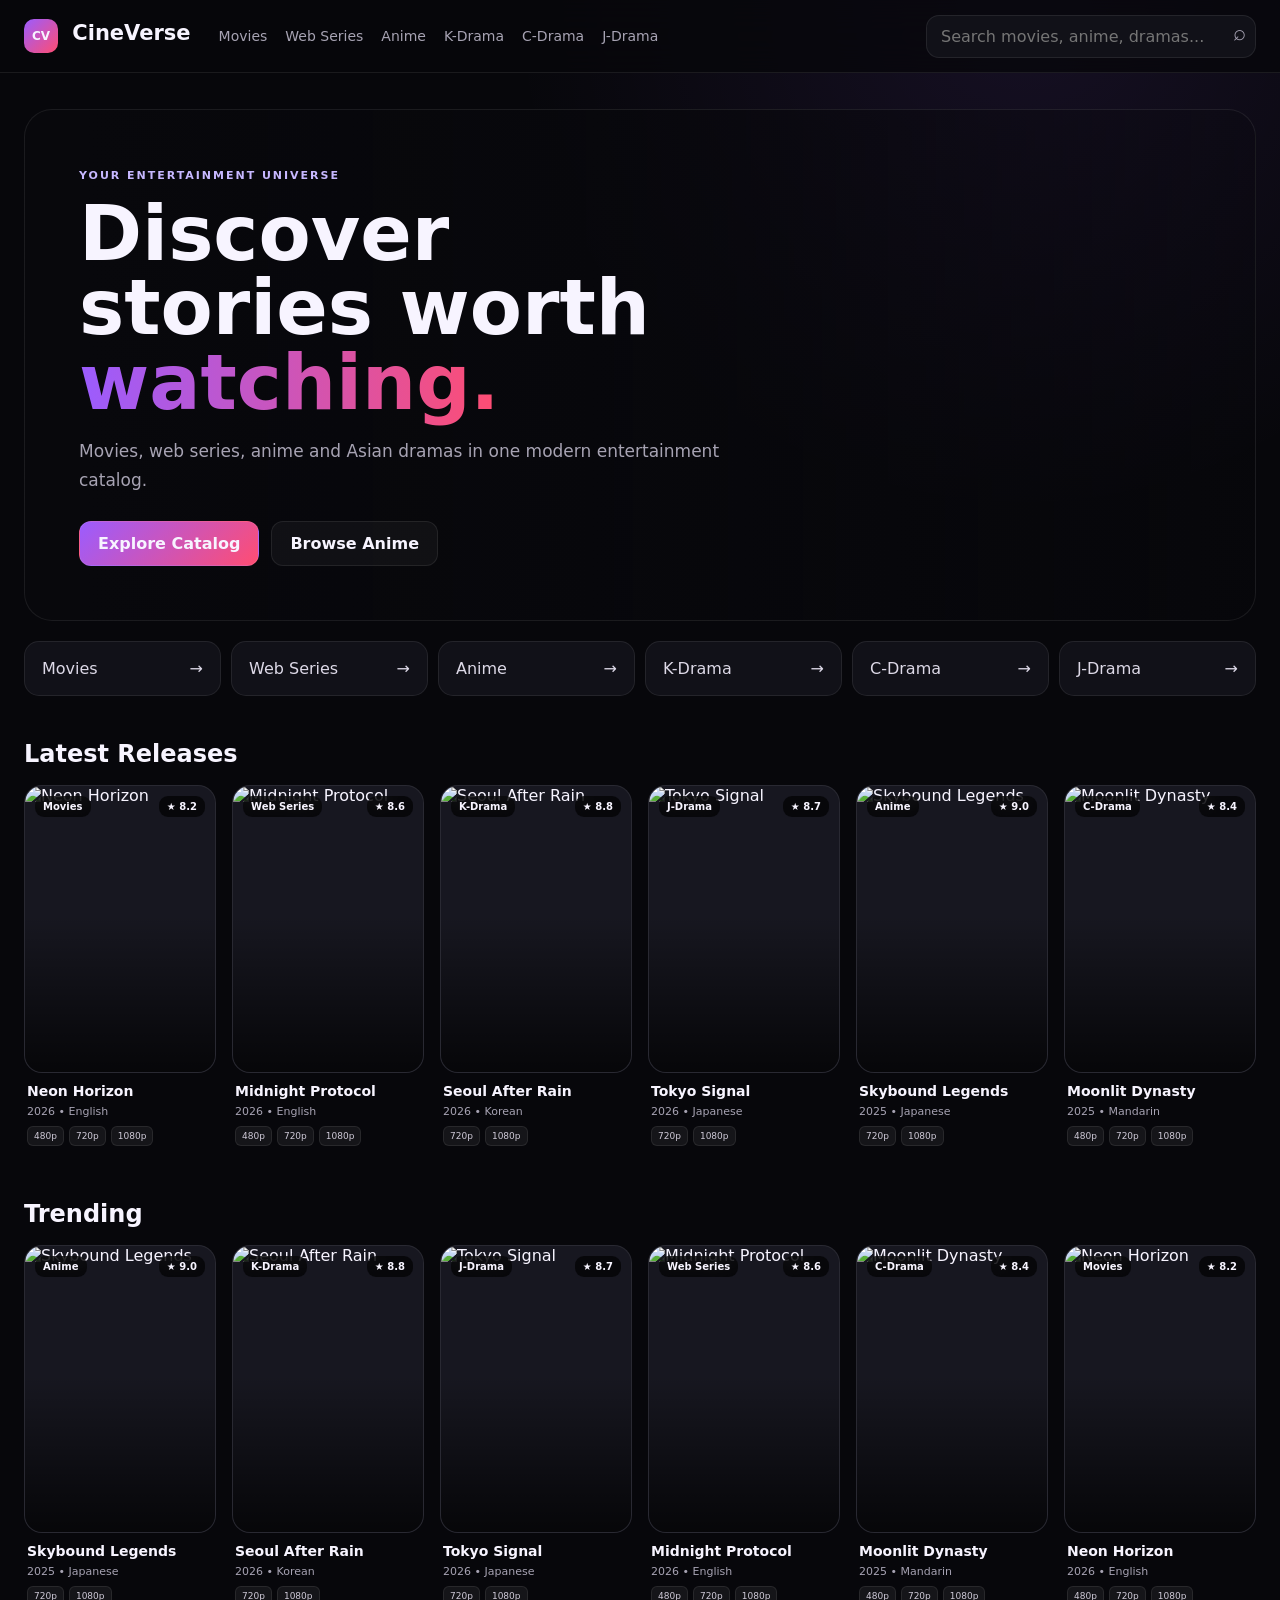
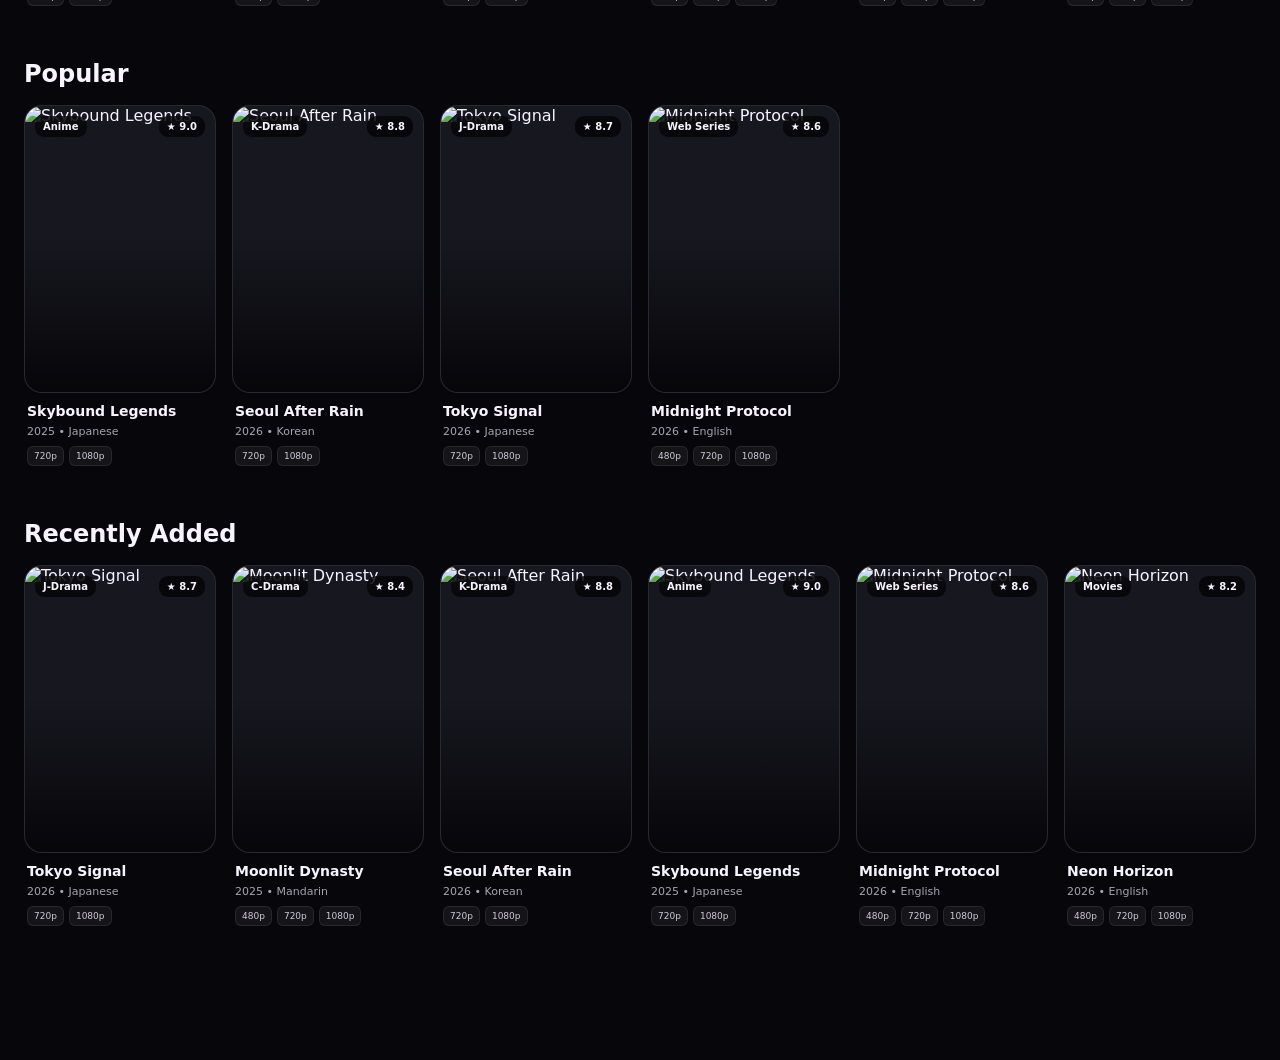
==== index.html @ 7304aef8 "Add initial HTML structure for CineVerse" ====
<!DOCTYPE html>
<html lang="en">
<head>
  <meta charset="UTF-8">
  <meta name="viewport" content="width=device-width, initial-scale=1.0">

  <meta name="description"
        content="CineVerse entertainment catalog">

  <title>CineVerse | Entertainment</title>

  <link rel="stylesheet" href="css/style.css">
</head>

<body data-page="home">

  <div id="app"></div>

  <script src="js/content-data.js"></script>
  <script src="js/app.js"></script>

</body>
</html>
---- css/style.css ----
:root {

  --bg: #07070b;

  --panel: #111118;

  --panel2: #171720;

  --text: #f7f4ff;

  --muted: #a7a3b3;

  --accent: #9b5cff;

  --accent2: #ff4d72;

  --line: rgba(255,255,255,.08);

  --radius: 18px;

}


* {

  box-sizing: border-box;

}


html {

  scroll-behavior: smooth;

}


body {

  margin: 0;

  background:

    radial-gradient(
      circle at 80% 0%,
      rgba(155,92,255,.10),
      transparent 32rem
    ),

    var(--bg);

  color: var(--text);

  font-family:
    Inter,
    system-ui,
    -apple-system,
    BlinkMacSystemFont,
    "Segoe UI",
    sans-serif;

}


a {

  color: inherit;

  text-decoration: none;

}


button,
input,
select {

  font: inherit;

}


/* =========================
   HEADER
========================= */

.header {

  position: sticky;

  top: 0;

  z-index: 20;

  background:
    rgba(7,7,11,.78);

  backdrop-filter:
    blur(18px);

  border-bottom:
    1px solid var(--line);

}


.nav {

  max-width: 1280px;

  margin: auto;

  min-height: 72px;

  padding: 0 24px;

  display: flex;

  align-items: center;

  gap: 28px;

}


/* =========================
   LOGO
========================= */

.logo {

  font-weight: 900;

  font-size: 21px;

  white-space: nowrap;

}


.logo span {

  display: inline-grid;

  place-items: center;

  width: 34px;

  height: 34px;

  margin-right: 7px;

  border-radius: 10px;

  background:
    linear-gradient(
      135deg,
      var(--accent),
      var(--accent2)
    );

  font-size: 12px;

}


/* =========================
   NAVIGATION
========================= */

.nav nav {

  display: flex;

  gap: 18px;

  flex: 1;

  overflow: auto;

}


.nav nav a {

  color: var(--muted);

  font-size: 14px;

  white-space: nowrap;

  transition: .2s;

}


.nav nav a:hover {

  color: var(--text);

}


/* =========================
   SEARCH
========================= */

.search {

  position: relative;

  display: flex;

  width:
    min(330px, 35vw);

}


.search input {

  width: 100%;

  background:
    var(--panel);

  border:
    1px solid var(--line);

  border-radius: 13px;

  padding:
    11px
    42px
    11px
    14px;

  color: var(--text);

  outline: none;

}


.search input:focus {

  border-color:
    rgba(155,92,255,.65);

}


.search button {

  position: absolute;

  right: 4px;

  top: 4px;

  border: 0;

  background: transparent;

  color: var(--muted);

  font-size: 22px;

  cursor: pointer;

}


/* =========================
   SEARCH SUGGESTIONS
========================= */

#searchSuggest {

  position: absolute;

  top: 52px;

  left: 0;

  right: 0;

  background: #111118;

  border:
    1px solid var(--line);

  border-radius: 14px;

  overflow: hidden;

  box-shadow:
    0 20px 50px #000;

  display: none;

}


#searchSuggest.show {

  display: block;

}


#searchSuggest a {

  display: flex;

  gap: 10px;

  padding: 8px;

  border-bottom:
    1px solid var(--line);

}


#searchSuggest img {

  width: 35px;

  height: 50px;

  object-fit: cover;

  border-radius: 6px;

}


#searchSuggest span {

  font-size: 12px;

  padding-top: 4px;

}


#searchSuggest small {

  display: block;

  color: var(--muted);

  margin-top: 4px;

}


.no-suggest {

  padding: 14px;

  color: var(--muted);

  font-size: 12px;

}


/* =========================
   MAIN
========================= */

.container {

  max-width: 1280px;

  margin: auto;

  padding:
    36px
    24px
    80px;

}


/* =========================
   HERO
========================= */

.hero {

  min-height: 500px;

  border:
    1px solid var(--line);

  border-radius: 28px;

  overflow: hidden;

  display: flex;

  align-items: flex-end;

  padding: 54px;

  background:

    linear-gradient(
      90deg,
      #08080c 5%,
      rgba(8,8,12,.76) 45%,
      rgba(8,8,12,.2)
    ),

    url(
      "https://placehold.co/1600x700/100d18/ece7ff?text=CineVerse"
    )

    center / cover;

}


.hero-content {

  max-width: 680px;

}


.eyebrow {

  font-size: 11px;

  letter-spacing: .18em;

  color: #c7b8ff;

  font-weight: 800;

}


.hero h1 {

  font-size:
    clamp(
      40px,
      6vw,
      76px
    );

  line-height: .98;

  margin: 14px 0;

}


.hero h1 em {

  font-style: normal;

  background:
    linear-gradient(
      90deg,
      var(--accent),
      var(--accent2)
    );

  -webkit-background-clip: text;

  color: transparent;

}


.hero p {

  color: var(--muted);

  font-size: 17px;

  line-height: 1.7;

  max-width: 650px;

}


.hero-actions {

  display: flex;

  gap: 12px;

  margin-top: 26px;

}


/* =========================
   BUTTONS
========================= */

.btn {

  padding:
    12px
    18px;

  border-radius: 12px;

  border:
    1px solid var(--line);

  font-weight: 800;

}


.btn.primary {

  background:
    linear-gradient(
      135deg,
      var(--accent),
      var(--accent2)
    );

}


.btn.ghost {

  background:
    rgba(255,255,255,.04);

}


/* =========================
   CATEGORY STRIP
========================= */

.category-strip {

  display: grid;

  grid-template-columns:
    repeat(6,1fr);

  gap: 10px;

  margin:
    20px 0
    44px;

}


.category-strip a {

  background:
    var(--panel);

  border:
    1px solid var(--line);

  border-radius: 15px;

  padding: 17px;

  display: flex;

  justify-content: space-between;

  color: #ddd9e7;

  transition: .25s;

}


.category-strip a:hover {

  transform:
    translateY(-3px);

  border-color:
    rgba(155,92,255,.45);

}


/* =========================
   SECTIONS
========================= */

.section {

  margin: 44px 0;

}


.section-head {

  display: flex;

  align-items: center;

  justify-content: space-between;

  margin-bottom: 17px;

}


.section-head h2 {

  margin: 0;

  font-size: 24px;

}


.section-head a {

  color: #bda5ff;

  font-size: 13px;

}


/* =========================
   GRID
========================= */

.grid {

  display: grid;

  grid-template-columns:
    repeat(
      6,
      minmax(0,1fr)
    );

  gap: 16px;

}


/* =========================
   CARD
========================= */

.card {

  min-width: 0;

}


.poster-wrap {

  position: relative;

  display: block;

  aspect-ratio: 2 / 3;

  border-radius:
    var(--radius);

  overflow: hidden;

  background:
    var(--panel2);

  border:
    1px solid var(--line);

}


.poster-wrap img {

  width: 100%;

  height: 100%;

  object-fit: cover;

  display: block;

  transition: .35s;

}


.card:hover
.poster-wrap img {

  transform:
    scale(1.045);

}


.poster-wrap::after {

  content: "";

  position: absolute;

  inset:
    45% 0 0;

  background:
    linear-gradient(
      transparent,
      rgba(0,0,0,.72)
    );

}


.rating,
.type-badge {

  position: absolute;

  z-index: 2;

  top: 10px;

  border-radius: 9px;

  padding:
    5px
    8px;

  font-size: 10px;

  font-weight: 800;

  background:
    rgba(0,0,0,.68);

  backdrop-filter:
    blur(8px);

}


.rating {

  right: 10px;

}


.type-badge {

  left: 10px;

}


.card-body {

  padding:
    10px
    3px;

}


.card h3 {

  font-size: 14px;

  margin:
    0
    0
    6px;

  white-space: nowrap;

  overflow: hidden;

  text-overflow: ellipsis;

}


.meta {

  font-size: 11px;

  color: var(--muted);

}


.chips {

  display: flex;

  gap: 5px;

  flex-wrap: wrap;

  margin-top: 8px;

}


.chips span {

  font-size: 9px;

  color: #d0cbd9;

  background:
    rgba(255,255,255,.06);

  border:
    1px solid var(--line);

  padding:
    4px
    6px;

  border-radius: 6px;

}


.chips.big span {

  font-size: 11px;

  padding:
    6px
    9px;

}


/* =========================
   CATEGORY PAGE
========================= */

.page-title {

  padding:
    25px
    0;

}


.page-title h1 {

  font-size: 52px;

  margin:
    14px 0;

}


.page-title p {

  color: var(--muted);

  font-size: 17px;

}


/* =========================
   FILTERS
========================= */

.toolbar {

  display: flex;

  gap: 10px;

  margin:
    10px
    0
    26px;

  flex-wrap: wrap;

}


.toolbar select {

  background:
    var(--panel);

  color: var(--text);

  border:
    1px solid var(--line);

  border-radius: 10px;

  padding:
    10px
    12px;

}


/* =========================
   EMPTY
========================= */

.empty {

  grid-column:
    1 / -1;

  padding: 50px;

  text-align: center;

  background:
    var(--panel);

  border:
    1px dashed var(--line);

  border-radius: 18px;

  color: var(--muted);

}


.empty.large {

  margin-top: 80px;

}


/* =========================
   DETAILS
========================= */

.detail {

  position: relative;

}


.detail-banner {

  height: 560px;

  background-size: cover;

  background-position: center;

  border-bottom:
    1px solid var(--line);

}


.detail-inner {

  max-width: 1180px;

  margin:
    -150px
    auto
    0;

  position: relative;

  display: grid;

  grid-template-columns:
    230px
    1fr;

  gap: 34px;

  padding:
    0
    24px;

}


.detail-poster {

  width: 230px;

  aspect-ratio: 2 / 3;

  object-fit: cover;

  border-radius: 18px;

  border:
    1px solid var(--line);

  box-shadow:
    0 30px 70px #000;

}


.detail-info {

  padding-top: 90px;

}


.detail-info h1 {

  font-size:
    clamp(
      36px,
      5vw,
      65px
    );

  margin:
    10px
    0;

}


.detail-info p {

  color: #bbb7c5;

  line-height: 1.8;

  max-width: 760px;

}


.facts {

  display: flex;

  gap: 16px;

  flex-wrap: wrap;

  color: #c9c5d0;

  font-size: 13px;

  margin:
    18px
    0;

}


/* =========================
   DOWNLOAD SECTION
========================= */

.download-section {

  max-width: 1180px;

  margin:
    70px
    auto;

  padding:
    0
    24px;

}


.download-grid {

  display: grid;

  grid-template-columns:
    repeat(3,1fr);

  gap: 12px;

}


.download {

  display: flex;

  justify-content: space-between;

  align-items: center;

  background:
    var(--panel);

  border:
    1px solid var(--line);

  border-radius: 13px;

  padding:
    14px
    16px;

  transition: .2s;

}


.download:hover {

  border-color:
    rgba(155,92,255,.5);

  transform:
    translateY(-2px);

}


.download span {

  font-weight: 800;

}


.download b {

  font-size: 11px;

  color: #cbb8ff;

}


.legal-note {

  font-size: 11px;

  color: #f0a6b7;

}


/* =========================
   SEASON
========================= */

.season {

  margin:
    20px
    0;

  border:
    1px solid var(--line);

  border-radius: 18px;

  overflow: hidden;

  background:
    rgba(255,255,255,.02);

}


.season h3 {

  margin: 0;

  padding:
    15px
    17px;

  background:
    var(--panel);

  font-size: 15px;

}


.episode {

  display: flex;

  justify-content: space-between;

  align-items: center;

  gap: 20px;

  padding:
    14px
    17px;

  border-top:
    1px solid var(--line);

}


.episode > div:first-child {

  display: flex;

  gap: 12px;

  align-items: center;

}


.episode strong {

  font-size: 12px;

  color: #c9b7ff;

}


.episode span {

  font-size: 13px;

}


.episode-downloads {

  display: flex;

  gap: 7px;

}


.episode-downloads
.download {

  padding:
    7px
    10px;

}


.episode-downloads
.download b {

  display: none;

}


/* =========================
   MOBILE NAV
========================= */

.bottom-nav {

  display: none;

}


/* =========================
   SEARCH PAGE
========================= */

.search-page {

  width:
    min(700px, 100%);

  margin: auto;

}


.search-page input {

  font-size: 16px;

  padding: 15px;

}


/* =========================
   TABLET
========================= */

@media (max-width: 1050px) {

  .grid {

    grid-template-columns:
      repeat(
        4,
        minmax(0,1fr)
      );

  }


  .category-strip {

    grid-template-columns:
      repeat(3,1fr);

  }


  .nav nav {

    display: none;

  }


  .search {

    margin-left: auto;

  }


  .detail-banner {

    height: 480px;

  }

}


/* =========================
   MOBILE
========================= */

@media (max-width: 700px) {

  .nav {

    padding:
      0
      15px;

  }


  .search {

    width: 48px;

  }


  .search input {

    padding-right: 40px;

  }


  .search input::placeholder {

    font-size: 0;

  }


  .container {

    padding:
      24px
      14px
      85px;

  }


  .hero {

    min-height: 500px;

    padding:
      28px
      22px;

    border-radius: 20px;

  }


  .hero h1 {

    font-size: 45px;

  }


  .category-strip {

    grid-template-columns:
      repeat(2,1fr);

  }


  .grid {

    grid-template-columns:
      repeat(2,minmax(0,1fr));

    gap: 12px;

  }


  .section {

    margin:
      32px
      0;

  }


  .page-title h1 {

    font-size: 42px;

  }


  .toolbar {

    display: grid;

    grid-template-columns:
      1fr
      1fr;

  }


  .toolbar select {

    width: 100%;

  }


  .bottom-nav {

    position: fixed;

    display: flex;

    z-index: 50;

    bottom: 0;

    left: 0;

    right: 0;

    background:
      rgba(13,13,18,.92);

    backdrop-filter:
      blur(18px);

    border-top:
      1px solid var(--line);

    justify-content:
      space-around;

    padding:
      9px
      6px;

  }


  .bottom-nav a {

    font-size: 19px;

    text-align: center;

    color: #c8c4d1;

  }


  .bottom-nav small {

    display: block;

    font-size: 9px;

    margin-top: 3px;

  }


  .detail-banner {

    height: 340px;

  }


  .detail-inner {

    grid-template-columns:
      100px
      1fr;

    gap: 16px;

    margin-top: -75px;

    padding:
      0
      14px;

  }


  .detail-poster {

    width: 100px;

    border-radius: 12px;

  }


  .detail-info {

    padding-top: 65px;

  }


  .detail-info h1 {

    font-size: 29px;

  }


  .detail-info p {

    font-size: 13px;

  }


  .facts {

    font-size: 11px;

    gap: 8px;

  }


  .download-section {

    padding:
      0
      14px;

    margin-top: 45px;

  }


  .download-grid {

    grid-template-columns: 1fr;

  }


  .episode {

    display: block;

  }


  .episode-downloads {

    margin-top: 10px;

    flex-wrap: wrap;

  }


  .episode-downloads
  .download {

    flex: 1;

    min-width: 85px;

  }


  .episode-downloads
  .download span {

    font-size: 11px;

  }


  .logo {

    font-size: 18px;

  }


  .logo span {

    width: 30px;

    height: 30px;

  }

}
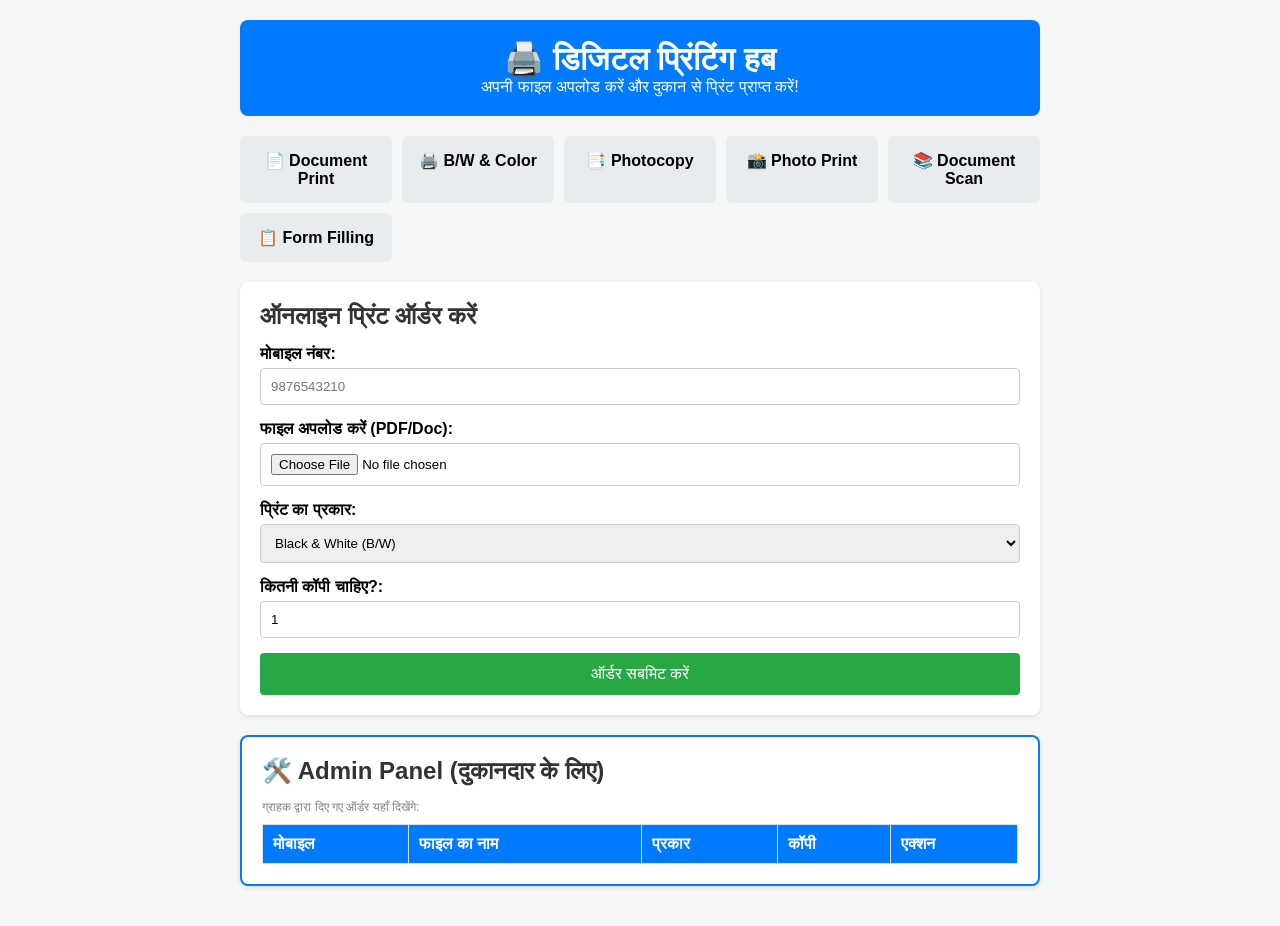
==== commit 724e9b86: "Add files via upload" ====
--- a/index.html
+++ b/index.html
@@ -1,23 +1,130 @@
-<!DOCTYPE html>
-<html lang="en">
-<head>
-  <meta charset="UTF-8">
-  <meta name="viewport" content="width=device-width, initial-scale=1.0">
-
-  <meta name="description"
-        content="CineVerse entertainment catalog">
-
-  <title>CineVerse | Entertainment</title>
-
-  <link rel="stylesheet" href="css/style.css">
-</head>
-
-<body data-page="home">
-
-  <div id="app"></div>
-
-  <script src="js/content-data.js"></script>
-  <script src="js/app.js"></script>
-
-</body>
-</html>
+<!DOCTYPE html>
+<html lang="hi">
+<head>
+    <meta charset="UTF-8">
+    <meta name="viewport" content="width=device-width, initial-scale=1.0">
+    <title>डिजिटल प्रिंटिंग शॉप</title>
+    <style>
+        * { box-sizing: border-box; font-family: Arial, sans-serif; margin: 0; padding: 0; }
+        body { background-color: #f4f7f6; padding: 20px; }
+        .container { max-width: 800px; margin: 0 auto; }
+        header { background: #007bff; color: white; padding: 20px; text-align: center; border-radius: 8px; margin-bottom: 20px; }
+        .card { background: white; padding: 20px; border-radius: 8px; box-shadow: 0 2px 5px rgba(0,0,0,0.1); margin-bottom: 20px; }
+        h2 { margin-bottom: 15px; color: #333; }
+        .form-group { margin-bottom: 15px; }
+        label { display: block; margin-bottom: 5px; font-weight: bold; }
+        input, select { width: 100%; padding: 10px; border: 1px solid #ccc; border-radius: 4px; }
+        button { background: #28a745; color: white; border: none; padding: 12px 20px; border-radius: 4px; cursor: pointer; font-size: 16px; width: 100%; }
+        button:hover { background: #218838; }
+        .services-grid { display: grid; grid-template-columns: repeat(auto-fit, minmax(150px, 1fr)); gap: 10px; margin-bottom: 20px; }
+        .service-item { background: #e9ecef; padding: 15px; text-align: center; border-radius: 6px; font-weight: bold; }
+        table { width: 100%; border-collapse: collapse; margin-top: 10px; }
+        th, td { border: 1px solid #ddd; padding: 10px; text-align: left; }
+        th { background-color: #007bff; color: white; }
+        .status-btn { background: #17a2b8; padding: 5px 10px; font-size: 12px; }
+    </style>
+</head>
+<body>
+
+<div class="container">
+    <header>
+        <h1>🖨️ डिजिटल प्रिंटिंग हब</h1>
+        <p>अपनी फाइल अपलोड करें और दुकान से प्रिंट प्राप्त करें!</p>
+    </header>
+
+    <div class="services-grid">
+        <div class="service-item">📄 Document Print</div>
+        <div class="service-item">🖨️ B/W & Color</div>
+        <div class="service-item">📑 Photocopy</div>
+        <div class="service-item">📸 Photo Print</div>
+        <div class="service-item">📚 Document Scan</div>
+        <div class="service-item">📋 Form Filling</div>
+    </div>
+
+    <div class="card">
+        <h2>ऑनलाइन प्रिंट ऑर्डर करें</h2>
+        <form id="printForm">
+            <div class="form-group">
+                <label>मोबाइल नंबर:</label>
+                <input type="tel" id="mobile" required placeholder="9876543210">
+            </div>
+            <div class="form-group">
+                <label>फाइल अपलोड करें (PDF/Doc):</label>
+                <input type="file" id="fileInput" accept=".pdf,.doc,.docx,.png,.jpg" required>
+            </div>
+            <div class="form-group">
+                <label>प्रिंट का प्रकार:</label>
+                <select id="printType">
+                    <option value="B/W">Black & White (B/W)</option>
+                    <option value="Color">Color Print</option>
+                </select>
+            </div>
+            <div class="form-group">
+                <label>कितनी कॉपी चाहिए?:</label>
+                <input type="number" id="copies" min="1" value="1" required>
+            </div>
+            <button type="submit">ऑर्डर सबमिट करें</button>
+        </form>
+    </div>
+
+    <div class="card" style="border: 2px solid #007bff;">
+        <h2>🛠️ Admin Panel (दुकानदार के लिए)</h2>
+        <p style="font-size: 12px; color: gray; margin-bottom: 10px;">ग्राहक द्वारा दिए गए ऑर्डर यहाँ दिखेंगे:</p>
+        <table>
+            <thead>
+                <tr>
+                    <th>मोबाइल</th>
+                    <th>फाइल का नाम</th>
+                    <th>प्रकार</th>
+                    <th>कॉपी</th>
+                    <th>एक्शन</th>
+                </tr>
+            </thead>
+            <tbody id="adminOrderTable">
+                </tbody>
+        </table>
+    </div>
+</div>
+
+<script>
+    const printForm = document.getElementById('printForm');
+    const adminOrderTable = document.getElementById('adminOrderTable');
+
+    printForm.addEventListener('submit', function(e) {
+        e.preventDefault();
+
+        const mobile = document.getElementById('mobile').value;
+        const fileInput = document.getElementById('fileInput').files[0];
+        const printType = document.getElementById('printType').value;
+        const copies = document.getElementById('copies').value;
+
+        if (!fileInput) {
+            alert('कृपया फाइल चुनें!');
+            return;
+        }
+
+        // फाइल की URL बनाना ताकि एडमिन देख सके
+        const fileURL = URL.createObjectURL(fileInput);
+
+        // टेबल में नया ऑर्डर जोड़ना
+        const row = document.createElement('tr');
+        row.innerHTML = `
+            <td>${mobile}</td>
+            <td>${fileInput.name}</td>
+            <td>${printType}</td>
+            <td>${copies}</td>
+            <td>
+                <a href="${fileURL}" target="_blank" style="margin-right: 5px;"><button class="status-btn">फाइल खोलें</button></a>
+                <button onclick="this.parentElement.parentElement.remove()" style="background: red;" class="status-btn">Completed</button>
+            </td>
+        `;
+
+        adminOrderTable.appendChild(row);
+
+        alert('आपका ऑर्डर सफलता से सबमिट हो गया है!');
+        printForm.reset();
+    });
+</script>
+
+</body>
+</html>
